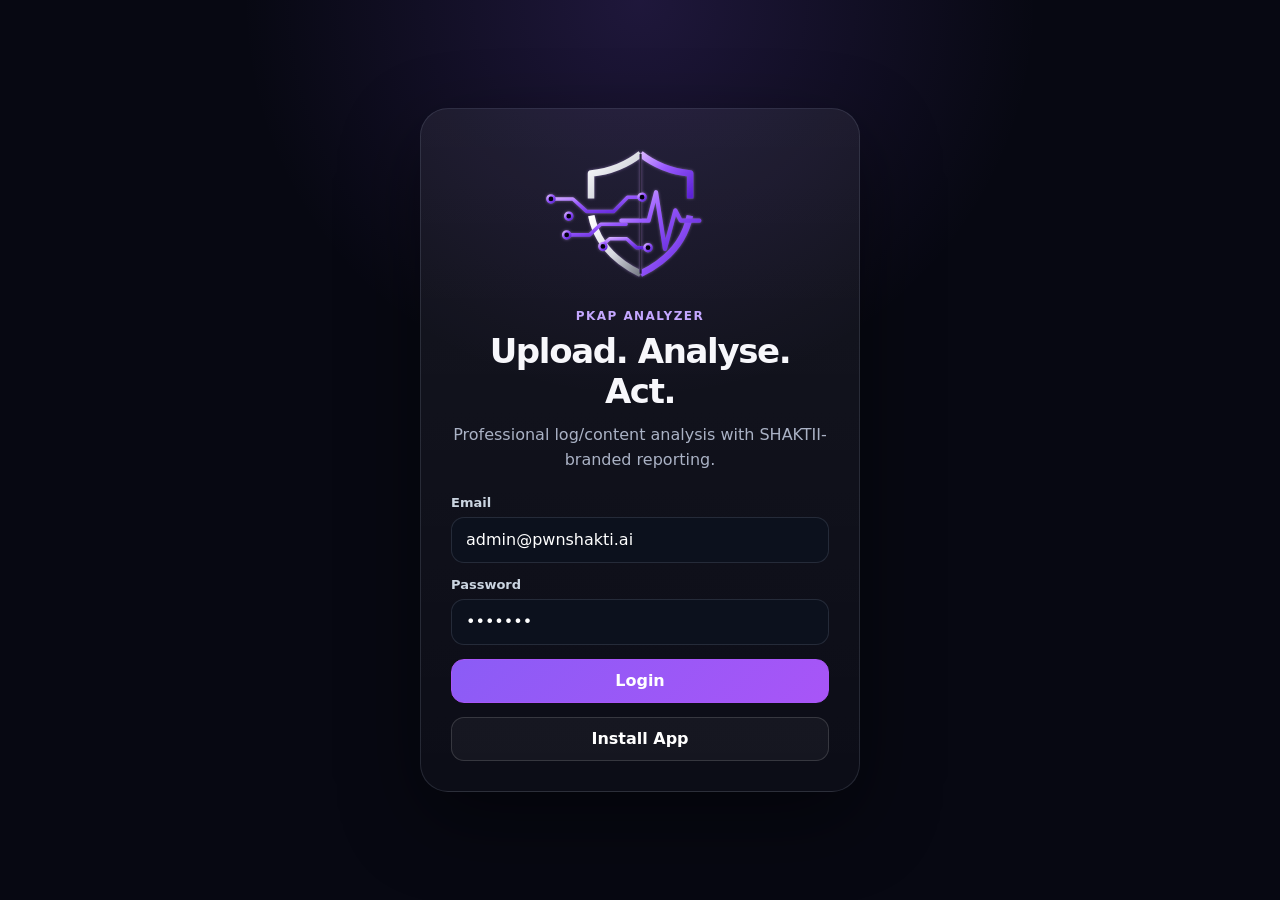
==== index.html @ de20cc38 "chore: load PKAP product app shell" ====
<!doctype html>
<html lang="en">
<head>
  <meta charset="utf-8" />
  <meta name="viewport" content="width=device-width, initial-scale=1, viewport-fit=cover" />
  <meta name="theme-color" content="#070812" />
  <meta name="description" content="PWN SHAKTI PKAP Analyzer workflow application." />
  <meta name="mobile-web-app-capable" content="yes" />
  <meta name="apple-mobile-web-app-capable" content="yes" />
  <meta name="apple-mobile-web-app-title" content="PWN SHAKTI" />
  <meta name="apple-mobile-web-app-status-bar-style" content="black-translucent" />
  <link rel="manifest" href="/manifest.webmanifest?v=22" />
  <link rel="icon" href="/assets/icon-192.svg?v=22" />
  <link rel="apple-touch-icon" href="/assets/icon-192.svg?v=22" />
  <link rel="stylesheet" href="/pkap-product.css?v=22" />
  <title>PWN SHAKTI — PKAP Analyzer</title>
</head>
<body>
  <div id="app" class="app-root"></div>
  <div class="toast" id="toast"></div>
  <script src="/api.js?v=22"></script>
  <script src="/app.js?v=22"></script>
  <script>
    if ('serviceWorker' in navigator) {
      window.addEventListener('load', () => navigator.serviceWorker.register('/sw.js?v=22').catch(() => undefined));
    }
  </script>
</body>
</html>
---- pkap-product.css ----
*{box-sizing:border-box}html,body{margin:0;min-height:100%;background:#070812;color:#f7f7fb;font-family:Inter,ui-sans-serif,system-ui,-apple-system,Segoe UI,sans-serif;overflow-x:hidden}button,input,select{font:inherit}button{cursor:pointer}.pkap-btn{min-height:44px;border:1px solid rgba(255,255,255,.14);border-radius:13px;padding:0 16px;background:#121624;color:#fff;font-weight:700}.pkap-btn.primary{background:linear-gradient(135deg,#8b5cf6,#a855f7);border-color:#a855f7}.pkap-btn.secondary{background:#182033}.pkap-btn.ghost{background:rgba(255,255,255,.04)}.pkap-btn:disabled{opacity:.45;cursor:not-allowed}.toast{position:fixed;left:50%;bottom:22px;transform:translateX(-50%) translateY(25px);opacity:0;z-index:200;background:#111827;color:white;border:1px solid rgba(255,255,255,.16);border-radius:999px;padding:12px 18px;transition:.2s}.toast.show{opacity:1;transform:translateX(-50%) translateY(0)}.toast.success{border-color:#22c55e}.toast.danger{border-color:#ef4444}.pkap-auth{min-height:100svh;display:grid;place-items:center;padding:24px;background:radial-gradient(circle at 50% 0,rgba(139,92,246,.18),transparent 36%),#070812}.pkap-login{width:min(440px,100%);border:1px solid rgba(148,163,184,.18);border-radius:28px;background:linear-gradient(180deg,rgba(255,255,255,.06),rgba(255,255,255,.025));padding:30px;box-shadow:0 28px 80px rgba(0,0,0,.45)}.pkap-login img{display:block;width:190px;max-width:72vw;margin:0 auto 18px}.pkap-login p{text-align:center;margin:0 0 8px;color:#c4a7ff;font-weight:800;letter-spacing:.12em;text-transform:uppercase;font-size:12px}.pkap-login h1{text-align:center;margin:0;font-size:34px;letter-spacing:-.04em}.pkap-login span{display:block;text-align:center;color:#aab2c5;line-height:1.55;margin:12px 0 22px}.pkap-login label{display:block;color:#cbd5e1;font-size:13px;font-weight:700;margin:14px 0 7px}.pkap-login input,.setting select{width:100%;height:46px;border-radius:13px;border:1px solid rgba(148,163,184,.18);background:#0c111d;color:#fff;padding:0 14px;outline:none}.pkap-login .pkap-btn{width:100%;margin-top:14px}.pkap-error{margin-top:14px;background:rgba(239,68,68,.12);border:1px solid rgba(239,68,68,.35);color:#fecaca;border-radius:12px;padding:11px 13px}.pkap-shell{display:grid;grid-template-columns:260px 1fr;min-height:100svh}.pkap-side{position:sticky;top:0;height:100svh;border-right:1px solid rgba(148,163,184,.13);background:#080b15;padding:20px;display:flex;flex-direction:column;gap:18px}.pkap-side img{width:150px;margin:0 auto 4px}.pkap-side nav{display:grid;gap:8px}.pkap-side button,.pkap-bottom button{border:0;border-radius:13px;background:transparent;color:#aab2c5;text-align:left;padding:13px 14px;font-weight:700}.pkap-side button.active,.pkap-bottom button.active{background:rgba(139,92,246,.18);color:#fff}.pkap-logout{margin-top:auto!important;color:#fecaca!important;background:rgba(239,68,68,.1)!important}.pkap-main{min-width:0}.pkap-main>header{height:68px;border-bottom:1px solid rgba(148,163,184,.12);display:flex;align-items:center;justify-content:space-between;padding:0 24px;background:rgba(8,11,21,.84);backdrop-filter:blur(14px);position:sticky;top:0;z-index:20}.pkap-main>header strong{font-size:18px}.pkap-main>header span{color:#8f98ad;font-size:13px}.pkap-main>main{padding:24px;max-width:1240px;margin:0 auto}.pkap-hero,.result-top,.pkap-pagehead,.processing,.empty-state{border:1px solid rgba(148,163,184,.16);border-radius:24px;background:linear-gradient(135deg,rgba(139,92,246,.13),rgba(255,255,255,.025));padding:24px;margin-bottom:18px}.pkap-hero,.result-top{display:flex;align-items:center;gap:14px;justify-content:space-between;flex-wrap:wrap}.pkap-hero p,.result-top p{margin:0 0 8px;color:#c4a7ff;font-size:12px;font-weight:800;text-transform:uppercase;letter-spacing:.12em}.pkap-hero h1,.result-top h1,.pkap-pagehead h1,.processing h1,.empty-state h1{margin:0;font-size:32px;line-height:1.12;letter-spacing:-.035em}.pkap-hero span,.result-top span,.pkap-pagehead p,.processing p,.empty-state p,.muted{color:#aab2c5;line-height:1.55}.kpi-grid{display:grid;grid-template-columns:repeat(5,minmax(0,1fr));gap:14px;margin-bottom:18px}.kpi-grid button,.pkap-card{border:1px solid rgba(148,163,184,.15);border-radius:20px;background:#0b0f1b;color:#fff;padding:18px;min-width:0}.kpi-grid button{text-align:left}.kpi-grid b{display:block;font-size:34px;letter-spacing:-.04em}.kpi-grid span{display:block;font-weight:800;margin-top:4px}.kpi-grid small{display:block;color:#8f98ad;margin-top:6px}.pkap-grid{display:grid;gap:16px}.pkap-grid.two{grid-template-columns:1fr 1fr}.card-head{display:flex;justify-content:space-between;align-items:center;gap:12px;margin-bottom:8px}.card-head h2,.pkap-card h2{margin:0;font-size:18px;letter-spacing:-.02em}.card-head button{border:0;background:none;color:#c4a7ff;font-weight:800}.upload-panel{border:1px solid rgba(148,163,184,.16);border-radius:24px;background:#0b0f1b;padding:20px}.dropzone{display:grid;place-items:center;text-align:center;min-height:230px;border:1.5px dashed rgba(168,85,247,.5);border-radius:20px;background:rgba(139,92,246,.06);padding:24px}.dropzone.dragging{background:rgba(139,92,246,.16)}.dropzone b{font-size:24px}.dropzone span{color:#aab2c5;margin-top:10px}.file-preview{display:flex;justify-content:space-between;align-items:center;gap:12px;margin:16px 0;padding:14px;border-radius:16px;background:#101625}.file-preview strong,.file-preview span{display:block}.file-preview span{color:#9aa4b7}.file-preview button{background:rgba(239,68,68,.12);border:1px solid rgba(239,68,68,.35);color:#fecaca;border-radius:11px;padding:8px 12px}.pkap-btn.wide{width:100%;margin-top:16px}.progress{height:12px;border-radius:999px;background:rgba(148,163,184,.16);overflow:hidden;margin:20px 0 10px}.progress i{display:block;height:100%;border-radius:inherit;background:linear-gradient(90deg,#8b5cf6,#ec4899)}.processing{text-align:center}.processing strong{display:block;font-size:36px}.processing span{display:block;color:#c4a7ff;font-weight:800}.sv-bars{display:grid;gap:12px;margin-top:14px}.sv-bars>div{display:grid;grid-template-columns:110px minmax(0,1fr)34px;align-items:center;gap:10px}.sv-bars span{font-weight:800;text-transform:capitalize;color:#dbe3f4}.sv-bars i{height:10px;border-radius:999px;background:rgba(148,163,184,.16);overflow:hidden}.sv-bars b{display:block;height:100%;border-radius:inherit;background:linear-gradient(90deg,#8b5cf6,#ec4899,#fb7185)}.sv-bars em{font-style:normal;text-align:right;color:#f7f7fb;font-weight:800}.spark{width:100%;height:210px;background:#080d19;border-radius:16px;border:1px solid rgba(148,163,184,.12);margin-top:14px}.finding-list{display:grid;gap:10px}.finding-list article{border:1px solid rgba(148,163,184,.12);border-radius:16px;background:#080d19;padding:14px}.finding-list strong{font-size:15px}.finding-list p{color:#cbd5e1;line-height:1.5}.finding-list small{color:#8f98ad}.pill{display:inline-flex;margin-left:8px;font-size:11px;border-radius:999px;padding:5px 8px;background:rgba(96,165,250,.14);color:#bfdbfe}.pill.critical{background:rgba(239,68,68,.16);color:#fecaca}.pill.high{background:rgba(251,146,60,.15);color:#fed7aa}.pill.medium{background:rgba(245,158,11,.15);color:#fde68a}.mini-empty{color:#8f98ad;border:1px dashed rgba(148,163,184,.18);border-radius:14px;padding:18px;text-align:center}.empty-state{text-align:center;min-height:58svh;display:grid;place-items:center;align-content:center}.empty-state img{width:170px;max-width:70vw}.list{display:grid;gap:10px}.list button{width:100%;text-align:left;border:1px solid rgba(148,163,184,.12);border-radius:15px;background:#080d19;color:#fff;padding:15px}.list span{display:block;color:#9aa4b7;margin-top:4px}.settings-grid{display:grid;grid-template-columns:repeat(2,minmax(0,1fr));gap:16px}.setting{display:flex;align-items:center;justify-content:space-between;gap:12px;padding:12px 0;border-bottom:1px solid rgba(148,163,184,.1)}.setting:last-child{border-bottom:0}.setting span{color:#cbd5e1;font-weight:700}.setting input[type=checkbox]{width:22px;height:22px}.report-preview pre{white-space:pre-wrap;color:#dbe3f4;line-height:1.55}.drawer-backdrop{position:fixed;inset:0;background:rgba(0,0,0,.62);z-index:120;display:flex;justify-content:flex-end}.drawer{width:min(560px,92vw);height:100%;background:#0a0f1d;border-left:1px solid rgba(148,163,184,.18);padding:24px;overflow:auto}.drawer>button{float:right;border:0;border-radius:999px;background:#182033;color:#fff;width:38px;height:38px;font-size:22px}.drawer h2{margin:0 0 20px}.chart-tooltip{position:fixed;z-index:160;pointer-events:none;opacity:0;max-width:220px;background:#0f172a;color:#fff;border:1px solid rgba(168,85,247,.4);border-radius:10px;padding:8px 10px;font-size:12px;box-shadow:0 12px 30px rgba(0,0,0,.35)}.chart-tooltip.show{opacity:1}.pkap-bottom{display:none}body[data-theme=light]{background:#f7f7fb;color:#0f172a}body[data-theme=light] .pkap-card,body[data-theme=light] .upload-panel,body[data-theme=light] .kpi-grid button{background:#fff;color:#111827;border-color:#e5e7eb}body[data-theme=light] .pkap-main>header{background:rgba(255,255,255,.9)}
@media(max-width:900px){.pkap-shell{display:block}.pkap-side{display:none}.pkap-main>header{height:58px;padding:0 14px;text-align:center}.pkap-main>header span{display:none}.pkap-main>main{padding:12px 10px 92px;max-width:100%;overflow-x:hidden}.kpi-grid{grid-template-columns:1fr 1fr;gap:10px}.kpi-grid button{padding:14px}.kpi-grid b{font-size:28px}.pkap-grid.two,.settings-grid{grid-template-columns:1fr}.pkap-hero,.result-top,.pkap-pagehead,.processing,.empty-state{border-radius:18px;padding:16px}.pkap-hero h1,.result-top h1,.pkap-pagehead h1,.processing h1,.empty-state h1{font-size:25px}.sv-bars>div{grid-template-columns:82px minmax(0,1fr)26px}.spark{height:170px}.dropzone{min-height:180px}.pkap-bottom{position:fixed;left:8px;right:8px;bottom:max(8px,env(safe-area-inset-bottom));display:grid;grid-template-columns:repeat(5,1fr);gap:3px;background:#080b15;border:1px solid rgba(148,163,184,.18);border-radius:18px;padding:6px;z-index:60}.pkap-bottom button{text-align:center;padding:9px 2px;font-size:11px}.result-top .pkap-btn,.pkap-hero .pkap-btn{flex:1 1 100%}.pkap-login{padding:22px}.pkap-login h1{font-size:28px}}
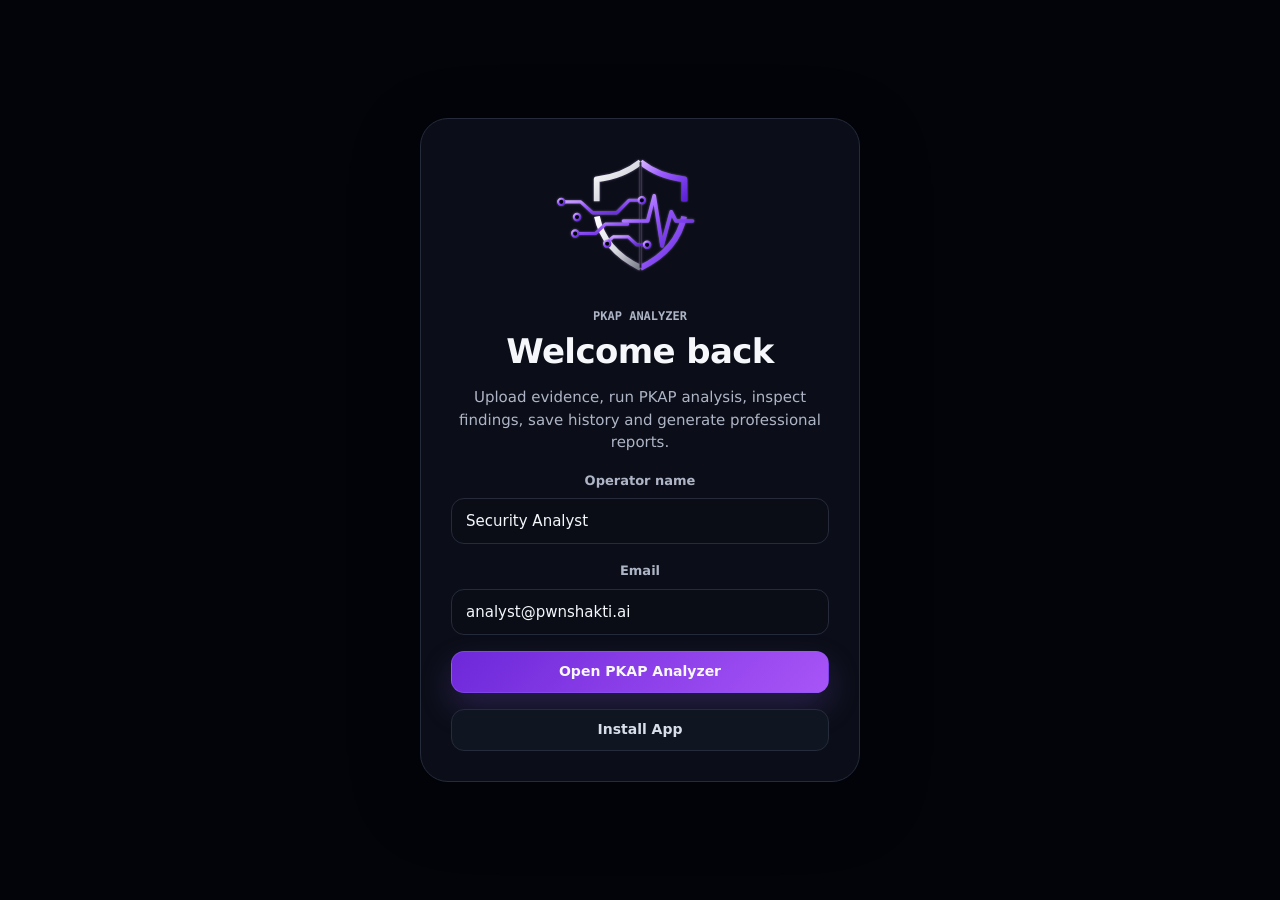
==== commit 1cf8c713: "fix: restore b3d app shell and remove workflow overlay" ====
--- a/index.html
+++ b/index.html
@@ -4,25 +4,45 @@
   <meta charset="utf-8" />
   <meta name="viewport" content="width=device-width, initial-scale=1, viewport-fit=cover" />
   <meta name="theme-color" content="#070812" />
-  <meta name="description" content="PWN SHAKTI PKAP Analyzer workflow application." />
+  <meta name="description" content="PWN SHAKTI PKAP Analyzer application." />
   <meta name="mobile-web-app-capable" content="yes" />
   <meta name="apple-mobile-web-app-capable" content="yes" />
   <meta name="apple-mobile-web-app-title" content="PWN SHAKTI" />
   <meta name="apple-mobile-web-app-status-bar-style" content="black-translucent" />
-  <link rel="manifest" href="/manifest.webmanifest?v=22" />
-  <link rel="icon" href="/assets/icon-192.svg?v=22" />
-  <link rel="apple-touch-icon" href="/assets/icon-192.svg?v=22" />
-  <link rel="stylesheet" href="/pkap-product.css?v=22" />
+  <link rel="manifest" href="/manifest.webmanifest?v=27" />
+  <link rel="icon" href="/assets/icon-192.svg?v=27" />
+  <link rel="apple-touch-icon" href="/assets/icon-192.svg?v=27" />
+  <link rel="stylesheet" href="/style.css?v=27" />
+  <link rel="stylesheet" href="/mobile-fix.css?v=27" />
+  <link rel="stylesheet" href="/chart-polish.css?v=27" />
+  <link rel="stylesheet" href="/alarm-polish.css?v=27" />
+  <link rel="stylesheet" href="/pkap-final.css?v=27" />
   <title>PWN SHAKTI — PKAP Analyzer</title>
 </head>
 <body>
   <div id="app" class="app-root"></div>
+
+  <div class="alarm-layer" id="alarmLayer" aria-hidden="true">
+    <div class="alarm-card" role="dialog" aria-modal="true" aria-label="Critical security alarm">
+      <div class="alarm-pulse"><span></span><span></span><span></span></div>
+      <p class="overline danger-text">Critical security alarm</p>
+      <h2>Unauthorized access chain detected</h2>
+      <p>SHAKTII detected a suspicious session. Acknowledge within SLA or containment policy will activate.</p>
+      <div class="alarm-actions">
+        <button class="btn ghost" data-close-alarm>Dismiss</button>
+        <button class="btn danger" data-ack-alarm>Acknowledge alert</button>
+      </div>
+    </div>
+  </div>
+
   <div class="toast" id="toast"></div>
-  <script src="/api.js?v=22"></script>
-  <script src="/app.js?v=22"></script>
+
+  <script src="/api.js?v=27"></script>
+  <script src="/app.js?v=27"></script>
+  <script src="/alarm-engine.js?v=27"></script>
   <script>
     if ('serviceWorker' in navigator) {
-      window.addEventListener('load', () => navigator.serviceWorker.register('/sw.js?v=22').catch(() => undefined));
+      window.addEventListener('load', () => navigator.serviceWorker.register('/sw.js?v=27').catch(() => undefined));
     }
   </script>
 </body>
--- a/style.css
+++ b/style.css
@@ -0,0 +1,4 @@
+@import url('https://fonts.googleapis.com/css2?family=Inter:wght@400;500;600;700;800&family=JetBrains+Mono:wght@400;500;600;700&display=swap');
+:root{--bg:#070812;--surface:#0d101b;--surface-2:#131724;--surface-3:#181d2d;--border:#252b3b;--border-soft:#1d2331;--text:#f5f7fb;--muted:#aeb5c6;--subtle:#7e879a;--purple:#8b5cf6;--purple-2:#a855f7;--green:#22c55e;--red:#ef4444;--amber:#f59e0b;--cyan:#38bdf8;--shadow:0 20px 70px rgba(0,0,0,.28);--radius:18px}*{box-sizing:border-box;-webkit-tap-highlight-color:transparent}html,body{margin:0;min-height:100%;background:#03040a;color:var(--text);font-family:Inter,system-ui,-apple-system,BlinkMacSystemFont,'Segoe UI',sans-serif;font-size:15px;line-height:1.5;-webkit-font-smoothing:antialiased;text-rendering:geometricPrecision}button,input,select,textarea{font:inherit}button{cursor:pointer}body:before{content:"";position:fixed;inset:0;background:radial-gradient(circle at 30% -10%,rgba(139,92,246,.24),transparent 34%),radial-gradient(circle at 110% 20%,rgba(56,189,248,.1),transparent 28%),linear-gradient(180deg,#0b0d17,#03040a 55%,#000);z-index:-3}body:after{content:"";position:fixed;inset:0;background-image:linear-gradient(rgba(255,255,255,.025) 1px,transparent 1px),linear-gradient(90deg,rgba(255,255,255,.025) 1px,transparent 1px);background-size:32px 32px;opacity:.7;z-index:-2}.app-root{min-height:100vh}.auth-screen{min-height:100vh;display:grid;place-items:center;padding:24px}.auth-card{width:min(440px,100%);border:1px solid var(--border);background:rgba(13,16,27,.88);border-radius:28px;padding:30px;box-shadow:var(--shadow);backdrop-filter:blur(18px)}.auth-logo{display:block;width:220px;max-width:80%;height:auto;margin:0 0 26px}.eyebrow{margin:0 0 8px;color:#d8c8ff;font-family:'JetBrains Mono',monospace;font-size:12px;font-weight:600;letter-spacing:.12em;text-transform:uppercase}.auth-card h1,.page-header h1{margin:0;color:var(--text);font-size:34px;line-height:1.12;font-weight:800;letter-spacing:-.035em}.muted,.auth-card p,.page-header p{color:var(--muted)}.field-label{display:block;margin:18px 0 7px;color:var(--muted);font-size:13px;font-weight:600}.input{width:100%;height:46px;border:1px solid var(--border);background:#0a0d16;color:var(--text);border-radius:13px;padding:0 14px;outline:none}.input:focus{border-color:rgba(139,92,246,.72);box-shadow:0 0 0 4px rgba(139,92,246,.12)}.file-input{padding:11px 14px;height:auto}.btn{display:inline-flex;align-items:center;justify-content:center;min-height:42px;border:1px solid var(--border);border-radius:13px;padding:0 16px;background:#151a28;color:var(--text);font-size:14px;font-weight:700;text-decoration:none;transition:.18s ease;gap:8px}.btn:hover{transform:translateY(-1px);border-color:#394158}.btn.primary{border-color:rgba(139,92,246,.5);background:linear-gradient(135deg,#6d28d9,#a855f7);box-shadow:0 14px 32px rgba(139,92,246,.22)}.btn.secondary{background:#101522;color:#d9deeb}.btn.danger{background:linear-gradient(135deg,#b91c1c,#ef4444);border-color:rgba(239,68,68,.55)}.btn.ghost{background:transparent}.btn.small{min-height:36px;padding:0 12px;font-size:12px}.btn.full{width:100%;margin-top:16px}.btn:disabled,.btn.is-installed{opacity:.62;cursor:default;transform:none}.auth-switch{font-size:14px;text-align:center}.auth-switch button,.link-btn,.card-head button{border:0;background:transparent;color:#c4a7ff;font-weight:700;padding:0}.app-shell{min-height:100vh;display:grid;grid-template-columns:280px 1fr}.sidebar{height:100vh;position:sticky;top:0;border-right:1px solid var(--border-soft);background:rgba(8,10,18,.86);backdrop-filter:blur(20px);padding:20px 14px;overflow:auto}.brand-block{display:flex;align-items:center;gap:12px;padding:8px 10px 20px}.brand-block img{width:62px;height:48px;object-fit:contain}.brand-block strong{display:block;font-size:16px;font-weight:800;letter-spacing:.01em}.brand-block span{display:block;color:var(--muted);font-size:12px}.side-nav{display:grid;gap:6px}.nav-item{width:100%;min-height:44px;border:1px solid transparent;border-radius:13px;background:transparent;color:var(--muted);display:flex;align-items:center;gap:12px;padding:0 12px;text-align:left;font-size:14px;font-weight:600}.nav-item span{width:26px;height:26px;border-radius:9px;display:grid;place-items:center;background:#121724;color:#b99cff}.nav-item.active,.nav-item:hover{background:rgba(139,92,246,.12);border-color:rgba(139,92,246,.25);color:var(--text)}.main-shell{min-width:0;display:flex;flex-direction:column}.topbar{height:72px;position:sticky;top:0;z-index:20;border-bottom:1px solid var(--border-soft);background:rgba(5,7,13,.78);backdrop-filter:blur(18px);display:flex;align-items:center;justify-content:space-between;padding:0 26px;gap:16px}.icon-btn{width:40px;height:40px;border:1px solid var(--border);border-radius:12px;background:#101522;color:var(--text);display:none}.top-title strong{display:block;font-size:16px}.top-title span{display:block;color:var(--muted);font-size:12px}.top-actions{display:flex;align-items:center;gap:10px}.status-pill{height:34px;border:1px solid var(--border);border-radius:999px;padding:0 12px;background:#111827;color:var(--muted);font-family:'JetBrains Mono',monospace;font-size:11px;font-weight:700}.status-pill.ok{color:#bbf7d0;border-color:rgba(34,197,94,.35);background:rgba(34,197,94,.09)}.status-pill.demo{color:#d8c8ff;border-color:rgba(139,92,246,.32);background:rgba(139,92,246,.1)}.avatar{width:38px;height:38px;border:1px solid rgba(139,92,246,.42);border-radius:999px;background:rgba(139,92,246,.18);color:#fff;font-weight:800}.content{padding:26px;max-width:1440px;width:100%;margin:0 auto}.page-header{display:flex;align-items:flex-end;justify-content:space-between;gap:24px;margin-bottom:22px}.page-header p{max-width:780px;margin:10px 0 0}.page-actions{display:flex;align-items:center;gap:10px;flex-wrap:wrap}.stats-grid{display:grid;grid-template-columns:repeat(4,minmax(0,1fr));gap:14px;margin-bottom:18px}.stat-card{min-height:138px;border:1px solid var(--border);border-radius:var(--radius);background:linear-gradient(180deg,rgba(24,29,45,.96),rgba(13,16,27,.96));padding:18px;text-align:left;color:var(--text);box-shadow:0 16px 44px rgba(0,0,0,.16)}button.stat-card{cursor:pointer}.stat-card span{display:block;color:var(--muted);font-size:13px;font-weight:600}.stat-card strong{display:block;margin-top:10px;font-size:34px;line-height:1;font-weight:800;letter-spacing:-.035em}.stat-card small{display:block;margin-top:8px;color:var(--subtle)}.stat-card em{display:block;margin-top:16px;color:#c4a7ff;font-style:normal;font-weight:700;font-size:13px}.stat-card.ok{border-color:rgba(34,197,94,.28)}.stat-card.warn{border-color:rgba(245,158,11,.32)}.dashboard-grid,.detail-grid,.analytics-grid{display:grid;grid-template-columns:repeat(3,minmax(0,1fr));gap:16px}.card{border:1px solid var(--border);border-radius:var(--radius);background:rgba(13,16,27,.9);padding:18px;box-shadow:0 16px 44px rgba(0,0,0,.13)}.card h2{margin:0 0 14px;font-size:18px;line-height:1.25;font-weight:750;letter-spacing:-.02em}.card p{color:var(--muted)}.span-2{grid-column:span 2}.span-3{grid-column:span 3}.card-head{display:flex;justify-content:space-between;align-items:center;gap:12px;margin-bottom:12px}.card-head h2{margin:0}.table-wrap{width:100%;overflow:auto;border-radius:14px}table{width:100%;border-collapse:collapse;min-width:760px}th,td{text-align:left;padding:13px 12px;border-bottom:1px solid var(--border-soft);vertical-align:middle}th{color:var(--subtle);font-size:12px;text-transform:none;font-weight:700}td{color:#e9edf6;font-size:14px}td small{display:block;color:var(--subtle);margin-top:4px}code{font-family:'JetBrains Mono',monospace;color:#d8c8ff}.badge{display:inline-flex;align-items:center;min-height:26px;border-radius:999px;padding:0 10px;font-size:12px;font-weight:700;border:1px solid rgba(56,189,248,.28);background:rgba(56,189,248,.1);color:#c7efff}.badge.ok{border-color:rgba(34,197,94,.32);background:rgba(34,197,94,.1);color:#bbf7d0}.badge.warn{border-color:rgba(245,158,11,.34);background:rgba(245,158,11,.1);color:#fed7aa}.badge.danger{border-color:rgba(239,68,68,.38);background:rgba(239,68,68,.12);color:#fecaca}.toolbar{display:flex;gap:12px;margin-bottom:16px}.toolbar .input{max-width:460px}.info-grid{display:grid;grid-template-columns:repeat(2,minmax(0,1fr));gap:12px}.info{border:1px solid var(--border-soft);background:#0a0d16;border-radius:14px;padding:14px}.info span{display:block;color:var(--subtle);font-size:12px;font-weight:700;margin-bottom:6px}.info strong{display:block;color:var(--text);font-size:14px;overflow-wrap:anywhere}.stack{display:grid;gap:10px}.cards-3{display:grid;grid-template-columns:repeat(3,minmax(0,1fr));gap:16px}.big{display:block;font-size:34px;margin-top:8px}.upload-layout{display:grid;grid-template-columns:260px 1fr;gap:16px}.stepper{border:1px solid var(--border);border-radius:var(--radius);background:rgba(13,16,27,.9);padding:14px}.step{display:flex;align-items:center;gap:12px;padding:12px;border-radius:14px;color:var(--muted)}.step b{width:32px;height:32px;border-radius:11px;display:grid;place-items:center;background:#121724;color:#c4a7ff}.step span{font-weight:700}.step.active{background:rgba(139,92,246,.14);color:#fff}.step.done b{background:rgba(34,197,94,.15);color:#bbf7d0}.upload-card{min-height:430px}.form-actions{display:flex;justify-content:flex-end;gap:10px;margin-top:22px}.option-list{display:grid;gap:12px}.option-list label{display:flex;gap:12px;align-items:center;padding:14px;border:1px solid var(--border-soft);border-radius:14px;background:#0a0d16;color:#e9edf6}.process-list{display:grid;gap:10px;margin-top:18px}.process-list span{padding:12px 14px;border-radius:13px;background:rgba(34,197,94,.08);border:1px solid rgba(34,197,94,.25);color:#bbf7d0}.success-box,.result-ok{border:1px solid rgba(34,197,94,.28);background:rgba(34,197,94,.09);border-radius:16px;padding:18px;color:#bbf7d0}.success-box strong,.success-box span{display:block}.activity-list{display:grid;gap:10px}.activity-item{display:grid;grid-template-columns:12px 1fr auto;gap:12px;align-items:start;padding:12px;border:1px solid var(--border-soft);border-radius:14px;background:#0a0d16}.activity-item i{width:10px;height:10px;border-radius:50%;background:var(--purple);margin-top:6px}.activity-item strong{display:block}.activity-item p{margin:3px 0 0;color:var(--muted);font-size:13px}.activity-item span{color:var(--subtle);font-size:12px}.alert-list{display:grid;gap:12px}.alert-row{width:100%;border:1px solid var(--border-soft);background:#0a0d16;border-radius:16px;padding:16px;display:flex;justify-content:space-between;gap:18px;text-align:left;color:var(--text)}.alert-row h3{margin:10px 0 5px;font-size:16px}.alert-row p{margin:0;color:var(--muted)}.alert-row>span{color:var(--subtle);white-space:nowrap}.line-chart{height:260px;display:flex;align-items:end;gap:10px;padding:18px;border:1px solid var(--border-soft);border-radius:14px;background:#090c15}.line-chart span{flex:1;min-width:16px;border-radius:10px 10px 3px 3px;background:linear-gradient(180deg,#a855f7,#6d28d9);box-shadow:0 10px 30px rgba(139,92,246,.15)}.bar-chart{height:230px;display:flex;align-items:end;gap:12px;padding:18px;border:1px solid var(--border-soft);border-radius:14px;background:#090c15}.bar-chart div{flex:1;text-align:center}.bar-chart span{display:block;border-radius:10px 10px 3px 3px;background:linear-gradient(180deg,#38bdf8,#2563eb)}.bar-chart small{display:block;margin-top:8px;color:var(--subtle)}.pair{display:grid;gap:18px;padding:20px;border:1px solid var(--border-soft);border-radius:14px;background:#090c15}.pair div{display:grid;grid-template-columns:90px 1fr 50px;align-items:center;gap:10px}.pair label{color:var(--muted);font-weight:700}.pair span{height:12px;background:#1a2030;border-radius:999px;overflow:hidden}.pair i{display:block;height:100%;background:var(--green)}.pair i.warn{background:var(--amber)}.severity-list{display:grid;gap:12px}.severity-list div{display:grid;grid-template-columns:1fr 40px;gap:10px;align-items:center}.severity-list span{color:var(--muted);font-weight:700}.severity-list strong{text-align:right}.severity-list i{grid-column:1/-1;height:8px;border-radius:999px;background:linear-gradient(90deg,#a855f7,#ef4444)}.empty{padding:34px;text-align:center}.empty h3{margin:0 0 8px;font-size:18px}.empty p{margin:0 0 18px;color:var(--muted)}.report .full{margin-top:18px}.profile{text-align:center}.profile-avatar{width:88px;height:88px;margin:0 auto 14px;border-radius:28px;display:grid;place-items:center;background:linear-gradient(135deg,#6d28d9,#a855f7);font-size:34px;font-weight:800}.settings{max-width:760px}.helper{margin:8px 0 20px;color:var(--subtle);font-size:13px}.status-line{border:1px solid var(--border-soft);border-radius:14px;padding:14px;background:#0a0d16;color:#d8c8ff}.segmented{display:inline-flex;gap:4px;border:1px solid var(--border);background:#0a0d16;border-radius:14px;padding:4px}.segmented button{border:0;border-radius:10px;padding:9px 12px;background:transparent;color:var(--muted);font-weight:700}.segmented button.active{background:rgba(139,92,246,.18);color:#fff}.mobile-nav{display:none}.shell-backdrop{display:none}.alarm-layer{position:fixed;inset:0;z-index:80;display:grid;place-items:center;padding:20px;background:rgba(0,0,0,.72);opacity:0;pointer-events:none;transition:.22s}.alarm-layer.show{opacity:1;pointer-events:auto}.alarm-card{width:min(420px,100%);border:1px solid rgba(239,68,68,.45);background:#11131c;border-radius:26px;padding:26px;box-shadow:0 0 80px rgba(239,68,68,.18)}.alarm-card h2{font-size:26px;margin:0 0 10px}.alarm-card p{color:#fecaca}.alarm-pulse{display:flex;gap:10px;margin-bottom:16px}.alarm-pulse span{width:16px;height:16px;border-radius:50%;background:var(--red);animation:siren 1s infinite}.alarm-pulse span:nth-child(2){animation-delay:.16s}.alarm-pulse span:nth-child(3){animation-delay:.32s}@keyframes siren{50%{box-shadow:0 0 0 15px rgba(239,68,68,0)}}.alarm-actions{display:flex;justify-content:flex-end;gap:10px;margin-top:18px}.danger-text{color:#fecaca}.toast{position:fixed;right:24px;bottom:24px;z-index:100;max-width:360px;padding:13px 16px;border:1px solid var(--border);border-radius:14px;background:#101522;color:#fff;box-shadow:var(--shadow);opacity:0;transform:translateY(12px);pointer-events:none;transition:.22s}.toast.show{opacity:1;transform:none}.toast.success{border-color:rgba(34,197,94,.35)}.toast.danger{border-color:rgba(239,68,68,.45)}.toast.info{border-color:rgba(56,189,248,.35)}
+@media(max-width:1100px){.app-shell{grid-template-columns:1fr}.sidebar{position:fixed;left:0;top:0;bottom:0;width:290px;z-index:50;transform:translateX(-105%);transition:.22s}.sidebar-open .sidebar{transform:none}.shell-backdrop{display:block;position:fixed;inset:0;background:rgba(0,0,0,.56);z-index:40;opacity:0;pointer-events:none}.sidebar-open .shell-backdrop{opacity:1;pointer-events:auto}.icon-btn.menu{display:grid}.topbar{padding:0 16px}.top-actions .status-pill{display:none}.content{padding:18px 16px 88px}.stats-grid,.dashboard-grid,.detail-grid,.analytics-grid,.cards-3{grid-template-columns:1fr}.span-2,.span-3{grid-column:auto}.page-header{display:block}.page-actions{margin-top:16px}.upload-layout{grid-template-columns:1fr}.stepper{display:grid;grid-template-columns:repeat(5,1fr);gap:6px;padding:8px}.step{display:grid;text-align:center;gap:6px;padding:8px}.step span{font-size:11px}.mobile-nav{position:fixed;left:12px;right:12px;bottom:12px;z-index:30;display:grid;grid-template-columns:repeat(5,1fr);gap:4px;padding:8px;border:1px solid var(--border);border-radius:22px;background:rgba(8,10,18,.9);backdrop-filter:blur(18px)}.mobile-nav-item{border:0;border-radius:15px;background:transparent;color:var(--muted);padding:8px 4px;display:grid;gap:3px;place-items:center}.mobile-nav-item span{font-size:16px}.mobile-nav-item small{font-size:10px}.mobile-nav-item.active{background:rgba(139,92,246,.16);color:#fff}.table-wrap{margin:0 -4px}.auth-card h1,.page-header h1{font-size:28px}.top-title span{display:none}.btn.small[data-action=install]{display:none}.compact-grid{grid-template-columns:repeat(2,1fr)}}
+@media(max-width:560px){.auth-screen{padding:16px}.auth-card{padding:22px;border-radius:22px}.auth-logo{width:180px}.topbar{height:64px}.top-title strong{font-size:14px}.avatar{width:34px;height:34px}.stats-grid{gap:10px}.stat-card{min-height:118px;padding:15px}.stat-card strong{font-size:28px}.card{padding:15px}.toolbar{display:grid}.toolbar .input{max-width:none}.info-grid{grid-template-columns:1fr}.score-row,.compact-grid{grid-template-columns:1fr 1fr}.stepper{overflow:auto;grid-template-columns:repeat(5,110px)}.alarm-actions{display:grid}.pair div{grid-template-columns:1fr}.toast{left:14px;right:14px;bottom:86px;max-width:none}}
--- a/mobile-fix.css
+++ b/mobile-fix.css
@@ -0,0 +1,429 @@
+/* Emergency product-polish overrides for jury demo */
+.auth-card {
+  text-align: center;
+}
+.auth-logo {
+  width: 168px !important;
+  max-width: 68vw !important;
+  margin: 0 auto 24px !important;
+  display: block !important;
+}
+.auth-card .eyebrow,
+.auth-card h1,
+.auth-card p {
+  text-align: center;
+}
+.brand-block {
+  justify-content: center !important;
+  text-align: center !important;
+  flex-direction: column !important;
+  gap: 8px !important;
+}
+.brand-block img {
+  width: 126px !important;
+  height: 92px !important;
+  object-fit: contain !important;
+}
+.brand-block strong {
+  display: none !important;
+}
+.brand-block span {
+  font-size: 12px !important;
+}
+.page-header h1,
+.auth-card h1,
+.stat-card strong,
+.incident h2,
+.card h2 {
+  letter-spacing: -0.018em !important;
+  text-wrap: balance;
+}
+.page-header h1,
+.auth-card h1 {
+  font-weight: 780 !important;
+}
+p,
+.muted,
+.page-header p,
+.card p,
+td,
+th,
+.input,
+.btn {
+  letter-spacing: normal !important;
+}
+.card,
+.stat-card,
+.auth-card,
+.info,
+.upload-card {
+  overflow-wrap: break-word;
+}
+.install-help {
+  position: fixed;
+  inset: 0;
+  z-index: 999;
+  background: rgba(0, 0, 0, .72);
+  display: grid;
+  place-items: center;
+  padding: 20px;
+}
+.install-help-card {
+  width: min(420px, 94vw);
+  position: relative;
+  border: 1px solid rgba(139, 92, 246, .32);
+  border-radius: 24px;
+  background: #0b0e19;
+  box-shadow: 0 24px 80px rgba(0, 0, 0, .45);
+  padding: 24px;
+  color: #f5f7fb;
+}
+.install-help-card img {
+  display: block;
+  width: 148px;
+  height: auto;
+  margin: 0 auto 16px;
+}
+.install-help-card h2 {
+  margin: 0 0 8px;
+  text-align: center;
+  font-size: 24px;
+  letter-spacing: -0.02em;
+}
+.install-help-card p,
+.install-help-card li {
+  color: #b9c0d0;
+  font-size: 14px;
+  line-height: 1.55;
+}
+.install-help-card ol {
+  margin: 14px 0;
+  padding-left: 22px;
+}
+.install-help-card .helper {
+  margin-bottom: 0;
+  color: #c4a7ff;
+}
+.install-help-close {
+  position: absolute;
+  top: 12px;
+  right: 12px;
+  width: 34px;
+  height: 34px;
+  border: 1px solid rgba(255,255,255,.12);
+  border-radius: 999px;
+  background: rgba(255,255,255,.05);
+  color: #fff;
+  font-size: 22px;
+}
+
+@media (max-width: 860px) {
+  html,
+  body {
+    width: 100% !important;
+    max-width: 100% !important;
+    overflow-x: hidden !important;
+    background: #050712 !important;
+  }
+  body {
+    position: relative !important;
+  }
+  .app-root,
+  .app-shell,
+  .main-shell,
+  .content,
+  .auth-screen,
+  .auth-card {
+    width: 100% !important;
+    max-width: 100vw !important;
+    min-width: 0 !important;
+    overflow-x: hidden !important;
+  }
+  .app-shell {
+    display: block !important;
+    min-height: 100vh !important;
+    padding-bottom: 84px !important;
+  }
+  .topbar {
+    width: 100% !important;
+    max-width: 100vw !important;
+    height: 68px !important;
+    padding: 0 12px !important;
+    display: grid !important;
+    grid-template-columns: 42px minmax(0,1fr) 42px !important;
+    align-items: center !important;
+    overflow: hidden !important;
+  }
+  .icon-btn.menu {
+    display: grid !important;
+    grid-column: 1 !important;
+    width: 38px !important;
+    height: 38px !important;
+  }
+  .top-title {
+    grid-column: 2 !important;
+    text-align: center !important;
+    min-width: 0 !important;
+    overflow: hidden !important;
+  }
+  .top-title strong {
+    display: block !important;
+    font-size: 15px !important;
+    line-height: 1.2 !important;
+    white-space: nowrap !important;
+    overflow: hidden !important;
+    text-overflow: ellipsis !important;
+  }
+  .top-title span {
+    display: block !important;
+    font-size: 11px !important;
+    white-space: nowrap !important;
+    overflow: hidden !important;
+    text-overflow: ellipsis !important;
+  }
+  .top-actions {
+    grid-column: 3 !important;
+    min-width: 0 !important;
+    justify-content: end !important;
+    overflow: hidden !important;
+  }
+  .top-actions .status-pill,
+  .top-actions .btn.small {
+    display: none !important;
+  }
+  .avatar {
+    width: 36px !important;
+    height: 36px !important;
+    min-width: 36px !important;
+  }
+  .content {
+    padding: 14px 10px 96px !important;
+  }
+  .page-header {
+    display: block !important;
+    margin-bottom: 14px !important;
+    max-width: 100% !important;
+  }
+  .page-header h1 {
+    font-size: 25px !important;
+    line-height: 1.15 !important;
+  }
+  .page-header p {
+    font-size: 14px !important;
+    line-height: 1.55 !important;
+  }
+  .page-actions {
+    margin-top: 12px !important;
+    width: 100% !important;
+  }
+  .page-actions .btn,
+  .toolbar .btn {
+    flex: 1 1 auto !important;
+  }
+  .stats-grid,
+  .dashboard-grid,
+  .detail-grid,
+  .analytics-grid,
+  .cards-3,
+  .upload-layout,
+  .info-grid {
+    display: grid !important;
+    grid-template-columns: minmax(0, 1fr) !important;
+    gap: 12px !important;
+    width: 100% !important;
+    max-width: 100% !important;
+    min-width: 0 !important;
+  }
+  .span-2,
+  .span-3 {
+    grid-column: auto !important;
+  }
+  .card,
+  .stat-card,
+  .upload-card,
+  .stepper,
+  .info,
+  .alert-row {
+    width: 100% !important;
+    max-width: 100% !important;
+    min-width: 0 !important;
+    box-sizing: border-box !important;
+    overflow: hidden !important;
+  }
+  .card,
+  .stat-card {
+    padding: 14px !important;
+    border-radius: 16px !important;
+  }
+  .stat-card {
+    min-height: 106px !important;
+  }
+  .stat-card strong {
+    font-size: 28px !important;
+  }
+  .card-head {
+    align-items: flex-start !important;
+    gap: 10px !important;
+  }
+  .card-head h2 {
+    font-size: 16px !important;
+    max-width: 64% !important;
+  }
+  .card-head button {
+    white-space: nowrap !important;
+    font-size: 12px !important;
+  }
+  .line-chart,
+  .bar-chart {
+    width: 100% !important;
+    max-width: 100% !important;
+    min-width: 0 !important;
+    height: 190px !important;
+    padding: 14px 10px !important;
+    gap: 7px !important;
+    overflow: hidden !important;
+  }
+  .line-chart span,
+  .bar-chart div {
+    min-width: 0 !important;
+    max-width: 100% !important;
+  }
+  .bar-chart span {
+    max-height: 138px !important;
+  }
+  .severity-list {
+    width: 100% !important;
+    overflow: hidden !important;
+  }
+  .severity-list div {
+    grid-template-columns: 1fr 34px !important;
+  }
+  .severity-list i {
+    max-width: 100% !important;
+  }
+  .activity-item,
+  .alert-row {
+    grid-template-columns: 10px minmax(0,1fr) auto !important;
+  }
+  .activity-item strong,
+  .activity-item p,
+  .alert-row h3,
+  .alert-row p {
+    overflow-wrap: anywhere !important;
+  }
+  .toolbar {
+    width: 100% !important;
+    max-width: 100% !important;
+    display: grid !important;
+    grid-template-columns: 1fr !important;
+    gap: 10px !important;
+  }
+  .toolbar .input {
+    max-width: 100% !important;
+  }
+  .table-wrap {
+    width: 100% !important;
+    max-width: 100% !important;
+    overflow-x: auto !important;
+    overflow-y: hidden !important;
+    -webkit-overflow-scrolling: touch !important;
+    border-radius: 14px !important;
+  }
+  table {
+    min-width: 620px !important;
+    width: 620px !important;
+    max-width: none !important;
+  }
+  th,
+  td {
+    padding: 10px 9px !important;
+    font-size: 12px !important;
+    line-height: 1.35 !important;
+  }
+  td small {
+    font-size: 10px !important;
+  }
+  .badge {
+    min-height: 23px !important;
+    padding: 0 8px !important;
+    font-size: 10px !important;
+    white-space: nowrap !important;
+  }
+  .btn {
+    min-height: 42px !important;
+    padding: 0 13px !important;
+    font-size: 13px !important;
+  }
+  .mobile-nav {
+    display: grid !important;
+    position: fixed !important;
+    left: 10px !important;
+    right: 10px !important;
+    bottom: max(10px, env(safe-area-inset-bottom)) !important;
+    width: auto !important;
+    max-width: calc(100vw - 20px) !important;
+    grid-template-columns: repeat(5, minmax(0, 1fr)) !important;
+    overflow: hidden !important;
+    border-radius: 18px !important;
+    z-index: 60 !important;
+  }
+  .mobile-nav-item {
+    min-width: 0 !important;
+    padding: 8px 2px !important;
+    overflow: hidden !important;
+  }
+  .mobile-nav-item span,
+  .mobile-nav-item small {
+    max-width: 100% !important;
+    overflow: hidden !important;
+    text-overflow: ellipsis !important;
+    white-space: nowrap !important;
+  }
+  .mobile-nav-item small {
+    font-size: 10px !important;
+  }
+  .sidebar {
+    position: fixed !important;
+    left: 0 !important;
+    top: 0 !important;
+    bottom: 0 !important;
+    width: min(82vw, 300px) !important;
+    max-width: 82vw !important;
+    transform: translateX(-105%) !important;
+    transition: .2s ease !important;
+    z-index: 80 !important;
+  }
+  .sidebar-open .sidebar {
+    transform: translateX(0) !important;
+  }
+  .shell-backdrop {
+    display: none !important;
+    position: fixed !important;
+    inset: 0 !important;
+    background: rgba(0,0,0,.55) !important;
+    z-index: 70 !important;
+  }
+  .sidebar-open .shell-backdrop {
+    display: block !important;
+  }
+}
+
+@media (max-width: 420px) {
+  .content {
+    padding-left: 8px !important;
+    padding-right: 8px !important;
+  }
+  .line-chart,
+  .bar-chart {
+    height: 168px !important;
+    gap: 5px !important;
+  }
+  .card,
+  .stat-card {
+    padding: 12px !important;
+  }
+  table {
+    min-width: 560px !important;
+    width: 560px !important;
+  }
+}
--- a/chart-polish.css
+++ b/chart-polish.css
@@ -0,0 +1,148 @@
+/* Polished chart system: mobile-safe, SaaS-style, no overflow */
+.chart-pro {
+  width: 100%;
+  max-width: 100%;
+  min-width: 0;
+  margin-top: 14px;
+  border: 1px solid rgba(148, 163, 184, 0.14);
+  border-radius: 18px;
+  background:
+    linear-gradient(180deg, rgba(255,255,255,.045), rgba(255,255,255,.018)),
+    radial-gradient(circle at 20% 0%, rgba(139,92,246,.16), transparent 34%),
+    #090c16;
+  overflow: hidden;
+}
+
+.chart-pro svg {
+  display: block;
+  width: 100%;
+  max-width: 100%;
+  height: auto;
+}
+
+.chart-caption-row {
+  display: grid;
+  grid-template-columns: repeat(7, 1fr);
+  gap: 2px;
+  padding: 0 16px 14px;
+  color: #8d95a8;
+  font-size: 11px;
+  line-height: 1;
+  text-align: center;
+}
+
+.chart-summary {
+  display: flex;
+  justify-content: space-between;
+  gap: 10px;
+  padding: 14px 16px 0;
+  color: #cdd4e5;
+  font-size: 13px;
+}
+
+.chart-summary b {
+  color: #f7f7fb;
+  font-size: 18px;
+}
+
+.severity-pro {
+  display: grid;
+  gap: 14px;
+  margin-top: 16px;
+  width: 100%;
+  max-width: 100%;
+}
+
+.severity-pro-row {
+  display: grid;
+  grid-template-columns: 82px minmax(0, 1fr) 28px;
+  align-items: center;
+  gap: 10px;
+  width: 100%;
+  max-width: 100%;
+}
+
+.severity-pro-label {
+  color: #cdd4e5;
+  font-size: 13px;
+  font-weight: 700;
+}
+
+.severity-pro-track {
+  height: 9px;
+  border-radius: 999px;
+  background: rgba(148, 163, 184, .13);
+  overflow: hidden;
+  min-width: 0;
+}
+
+.severity-pro-fill {
+  display: block;
+  height: 100%;
+  min-width: 7%;
+  border-radius: inherit;
+  background: linear-gradient(90deg, #a855f7, #ec4899, #fb7185);
+  box-shadow: 0 0 16px rgba(168,85,247,.28);
+}
+
+.severity-pro-count {
+  text-align: right;
+  color: #f7f7fb;
+  font-size: 13px;
+  font-weight: 800;
+}
+
+.chart-bars-pro {
+  width: 100%;
+  margin-top: 14px;
+  border: 1px solid rgba(148, 163, 184, 0.14);
+  border-radius: 18px;
+  background: #090c16;
+  overflow: hidden;
+}
+
+@media (max-width: 860px) {
+  .chart-pro,
+  .chart-bars-pro,
+  .severity-pro {
+    width: 100% !important;
+    max-width: 100% !important;
+    min-width: 0 !important;
+  }
+
+  .chart-pro svg,
+  .chart-bars-pro svg {
+    width: 100% !important;
+    max-width: 100% !important;
+  }
+
+  .chart-caption-row {
+    padding: 0 10px 12px;
+    font-size: 10px;
+  }
+
+  .chart-summary {
+    padding: 12px 12px 0;
+    font-size: 12px;
+  }
+
+  .chart-summary b {
+    font-size: 16px;
+  }
+
+  .severity-pro-row {
+    grid-template-columns: 70px minmax(0, 1fr) 24px !important;
+    gap: 8px !important;
+  }
+
+  .severity-pro-label,
+  .severity-pro-count {
+    font-size: 12px !important;
+  }
+
+  .line-chart,
+  .bar-chart,
+  .severity-list {
+    display: none !important;
+  }
+}
--- a/alarm-polish.css
+++ b/alarm-polish.css
@@ -0,0 +1,20 @@
+body.danger-alarm-active::before {
+  box-shadow: inset 0 0 0 4px rgba(239, 68, 68, 0.65), inset 0 0 70px rgba(239, 68, 68, 0.34) !important;
+  animation: shaktiiDangerPulse 0.7s infinite alternate !important;
+}
+
+body.danger-alarm-active .topbar,
+body.danger-alarm-active .mobile-nav {
+  border-color: rgba(239, 68, 68, 0.45) !important;
+  box-shadow: 0 0 34px rgba(239, 68, 68, 0.22) !important;
+}
+
+body.danger-alarm-active .alarm-card {
+  border-color: rgba(239, 68, 68, 0.82) !important;
+  box-shadow: 0 0 0 1px rgba(239, 68, 68, 0.42), 0 30px 120px rgba(239, 68, 68, 0.34) !important;
+}
+
+@keyframes shaktiiDangerPulse {
+  from { filter: saturate(1); }
+  to { filter: saturate(1.38) brightness(1.08); }
+}
--- a/pkap-final.css
+++ b/pkap-final.css
@@ -0,0 +1 @@
+.install-hidden{display:none!important}.status-pill.live{color:#bbf7d0;border-color:rgba(34,197,94,.35);background:rgba(34,197,94,.09)}.status-pill.local{color:#d8c8ff;border-color:rgba(139,92,246,.32);background:rgba(139,92,246,.1)}.dropzone-pkap{display:grid;place-items:center;min-height:260px;border:1.6px dashed rgba(168,85,247,.55);border-radius:22px;background:rgba(139,92,246,.07);text-align:center;padding:28px;transition:.2s}.dropzone-pkap.dragging{background:rgba(139,92,246,.17);border-color:#c4a7ff}.dropzone-pkap b{display:block;font-size:24px;margin-bottom:8px}.dropzone-pkap span{display:block;color:var(--muted);max-width:540px;margin:auto}.selected-file{display:flex;align-items:center;justify-content:space-between;gap:14px;margin-top:16px;padding:16px;border:1px solid var(--border-soft);border-radius:16px;background:#0a0d16}.selected-file strong,.selected-file small{display:block}.selected-file small{color:var(--subtle);margin-top:4px}.progress-box{border:1px solid var(--border);border-radius:var(--radius);background:rgba(13,16,27,.92);padding:26px}.progress-line{height:12px;border-radius:999px;background:#151a28;overflow:hidden;margin:18px 0}.progress-line i{display:block;height:100%;border-radius:inherit;background:linear-gradient(90deg,#8b5cf6,#ec4899,#38bdf8);transition:width .25s}.stage-list{display:grid;gap:9px;margin-top:18px}.stage-list span{padding:11px 13px;border-radius:12px;background:#0a0d16;border:1px solid var(--border-soft);color:var(--muted)}.stage-list span.done{color:#bbf7d0;border-color:rgba(34,197,94,.26);background:rgba(34,197,94,.08)}.analysis-actions{display:flex;gap:10px;flex-wrap:wrap}.severity-bars{display:grid;gap:13px}.severity-bars div{display:grid;grid-template-columns:92px minmax(0,1fr)42px;gap:10px;align-items:center}.severity-bars span{text-transform:capitalize;color:var(--muted);font-weight:700}.severity-bars i{height:10px;border-radius:999px;background:#181d2d;overflow:hidden}.severity-bars b{display:block;height:100%;border-radius:inherit;background:linear-gradient(90deg,#8b5cf6,#ef4444)}.severity-bars em{font-style:normal;text-align:right;color:#fff;font-weight:800}.finding-card{border:1px solid var(--border-soft);border-radius:16px;background:#0a0d16;padding:14px}.finding-card+ .finding-card{margin-top:10px}.finding-card h3{margin:8px 0 5px;font-size:15px}.finding-card p{margin:0;color:var(--muted)}.finding-card code{display:block;margin-top:10px;white-space:pre-wrap;overflow-wrap:anywhere;background:#060912;border:1px solid var(--border-soft);border-radius:12px;padding:10px;font-size:12px}.drawer-backdrop{position:fixed;inset:0;background:rgba(0,0,0,.64);z-index:120;display:flex;justify-content:flex-end}.drawer{width:min(620px,94vw);height:100%;overflow:auto;border-left:1px solid var(--border);background:#080b15;padding:24px;box-shadow:-20px 0 70px rgba(0,0,0,.4)}.drawer>button{float:right;width:38px;height:38px;border-radius:999px;border:1px solid var(--border);background:#121724;color:#fff}.report-preview{max-height:520px;overflow:auto;white-space:pre-wrap;line-height:1.55;color:#dbe3f4;background:#070a13;border:1px solid var(--border-soft);border-radius:14px;padding:16px}.timeline{display:grid;gap:10px}.timeline article{display:grid;grid-template-columns:12px 1fr auto;gap:12px;align-items:start;border:1px solid var(--border-soft);border-radius:14px;background:#0a0d16;padding:12px}.timeline article i{width:10px;height:10px;border-radius:999px;background:#a855f7;margin-top:6px}.timeline article strong{display:block}.timeline article span{color:var(--subtle);font-size:12px}.pdf-ready{border:1px solid rgba(34,197,94,.26);background:rgba(34,197,94,.08);color:#bbf7d0;border-radius:14px;padding:14px;margin-top:12px}.mini-grid{display:grid;grid-template-columns:repeat(2,minmax(0,1fr));gap:12px}.empty-state-final{border:1px solid var(--border);border-radius:var(--radius);background:rgba(13,16,27,.9);padding:36px;text-align:center}.empty-state-final h2{margin:0 0 8px}.empty-state-final p{color:var(--muted)}.toast.danger{border-color:rgba(239,68,68,.45);background:#291014}.toast.success{border-color:rgba(34,197,94,.45);background:#102016}@media(max-width:900px){.top-actions .btn.small{display:none}.content{padding:18px 12px 96px}.stats-grid{grid-template-columns:repeat(2,minmax(0,1fr))}.dashboard-grid,.detail-grid,.analytics-grid,.cards-3{grid-template-columns:1fr}.span-2,.span-3{grid-column:auto}.upload-layout{grid-template-columns:1fr}.stepper{display:flex;overflow:auto}.step{min-width:150px}.page-header{display:block}.page-actions{margin-top:14px}.selected-file{align-items:flex-start;flex-direction:column}.severity-bars div{grid-template-columns:78px minmax(0,1fr)30px}.mini-grid{grid-template-columns:1fr}.drawer{width:96vw}.mobile-nav{display:grid!important}}
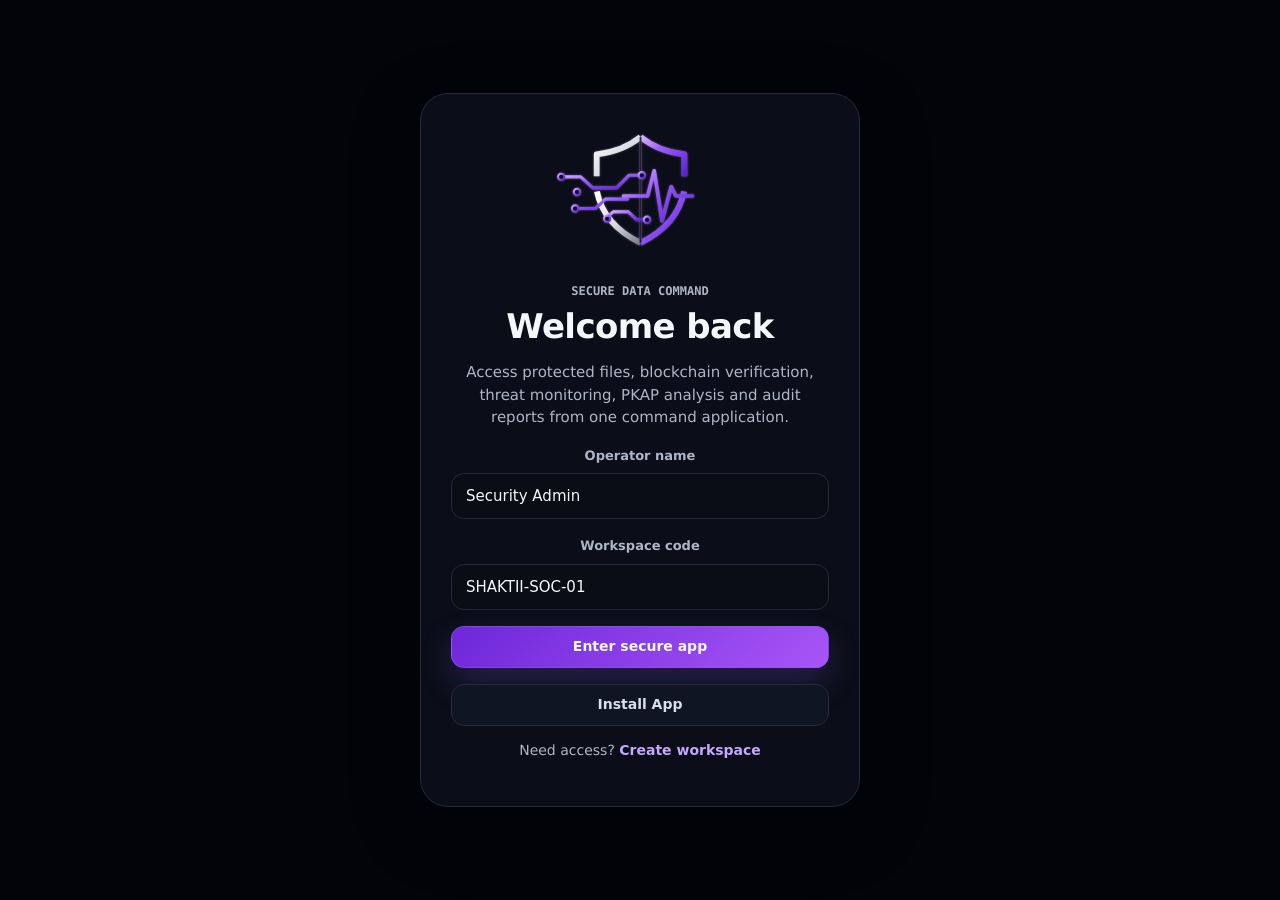
==== commit c201d43b: "chore: load rebuilt b3d baseline assets v28" ====
--- a/index.html
+++ b/index.html
@@ -9,14 +9,14 @@
   <meta name="apple-mobile-web-app-capable" content="yes" />
   <meta name="apple-mobile-web-app-title" content="PWN SHAKTI" />
   <meta name="apple-mobile-web-app-status-bar-style" content="black-translucent" />
-  <link rel="manifest" href="/manifest.webmanifest?v=27" />
-  <link rel="icon" href="/assets/icon-192.svg?v=27" />
-  <link rel="apple-touch-icon" href="/assets/icon-192.svg?v=27" />
-  <link rel="stylesheet" href="/style.css?v=27" />
-  <link rel="stylesheet" href="/mobile-fix.css?v=27" />
-  <link rel="stylesheet" href="/chart-polish.css?v=27" />
-  <link rel="stylesheet" href="/alarm-polish.css?v=27" />
-  <link rel="stylesheet" href="/pkap-final.css?v=27" />
+  <link rel="manifest" href="/manifest.webmanifest?v=28" />
+  <link rel="icon" href="/assets/icon-192.svg?v=28" />
+  <link rel="apple-touch-icon" href="/assets/icon-192.svg?v=28" />
+  <link rel="stylesheet" href="/style.css?v=28" />
+  <link rel="stylesheet" href="/mobile-fix.css?v=28" />
+  <link rel="stylesheet" href="/chart-polish.css?v=28" />
+  <link rel="stylesheet" href="/alarm-polish.css?v=28" />
+  <link rel="stylesheet" href="/pkap-final.css?v=28" />
   <title>PWN SHAKTI — PKAP Analyzer</title>
 </head>
 <body>
@@ -37,12 +37,14 @@
 
   <div class="toast" id="toast"></div>
 
-  <script src="/api.js?v=27"></script>
-  <script src="/app.js?v=27"></script>
-  <script src="/alarm-engine.js?v=27"></script>
+  <script src="/data.js?v=28"></script>
+  <script src="/api.js?v=28"></script>
+  <script src="/app.js?v=28"></script>
+  <script src="/alarm-engine.js?v=28"></script>
+  <script src="/chart-fix.js?v=28"></script>
   <script>
     if ('serviceWorker' in navigator) {
-      window.addEventListener('load', () => navigator.serviceWorker.register('/sw.js?v=27').catch(() => undefined));
+      window.addEventListener('load', () => navigator.serviceWorker.register('/sw.js?v=28').catch(() => undefined));
     }
   </script>
 </body>
